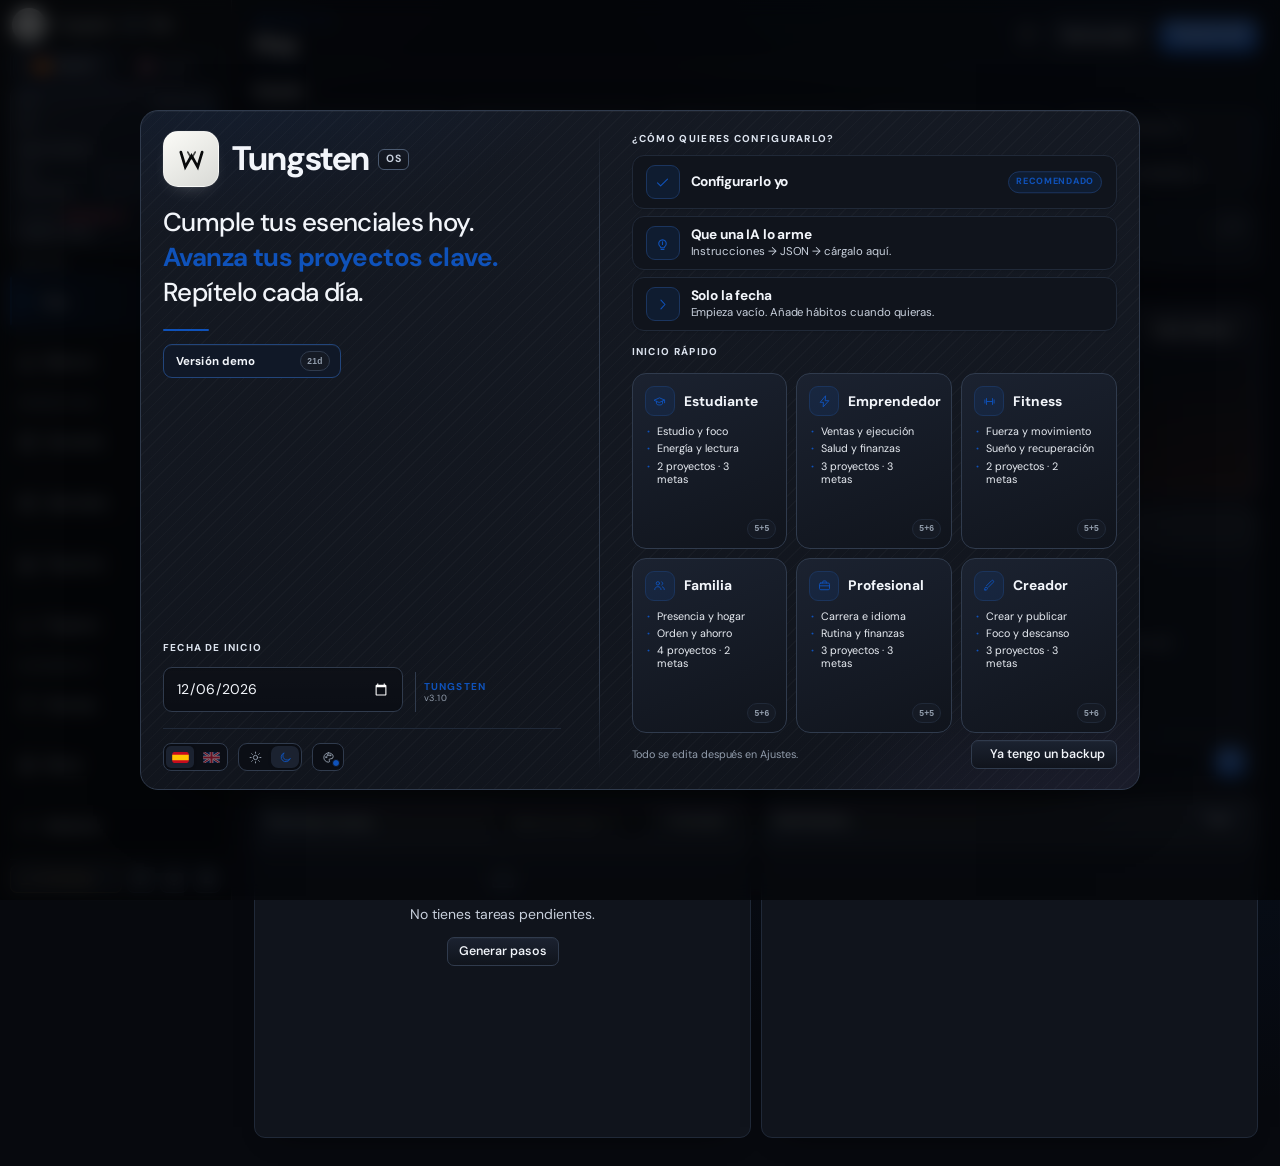
==== demo.html @ d6c9a75b "Add demo option to onboarding flow" ====
<!doctype html>
<html lang="es">
<head>
  <meta charset="utf-8">
  <meta name="viewport" content="width=device-width,initial-scale=1">
  <meta name="robots" content="noindex,nofollow">
  <title>Tungsten · Demo</title>
  <style>
    html,body{height:100%;margin:0;background:#0e1117;color:#e9edf3;font-family:system-ui,-apple-system,BlinkMacSystemFont,"Segoe UI",sans-serif}
    body{display:grid;place-items:center}
    .boot{max-width:520px;padding:28px;text-align:center}
    .boot b{display:block;font-size:18px;margin-bottom:8px}
    .boot span{color:#9aa4b2;font-size:14px;line-height:1.5}
    .err{color:#ff8f8f;white-space:pre-wrap}
  </style>
</head>
<body>
  <div class="boot" id="boot"><b>Tungsten · Demo</b><span>Abriendo un espacio de demostración aislado…</span></div>
  <script>
  (async function(){
    'use strict';
    const PREFIX='tungsten-demo-v2-';
    const FIXTURE_GZIP_B64='H4sIANd0fGoC/71dS3PbyLX+KyjeZWQV36SclSzbd6ZiZxxLmVRu4lI1gSbVMoCm8eBYnvKP8XIWXqSyuFVZXv2xex7d6G4SoCiN7EoqMUgIOH3e5zunm7/2lrrIRNV72qvqfFVWMn+yEPH7et076m1kUSqd955Ojnpivfbv0eWTWBcSbpIf17qoZHKKzxj2h9Mn/fmTwfBiMHrah//2j/v9/v/AfWUlKtl7+muvjK9kJn62zx5M6buiek7fm0fMngxH8EdxXRQyD7/Cp+Pz3qs0LfGBSx1r/P9UbmTaezo86q0LvSpkCd8OjudwKcV7+Pwz/CsVuRRF990z/+5MAwe67u0fj/17V6KsdNn94Kl/s8pXqfRvHgQ3jx0ZA7g7lXFVF6Lr9uHgeOTfvqxl8anz7kH/+MS/u6xlrjsf3T8e+DfHOlZ5wL7w2aPjYUCJyFSq9pESrDNRolB6z8Mn7u7PRgGeyyV8949fe+/lDWgIqQIIo0BlzUBzUEMVqkdvodMKNUqnGhbQ+6/+y8nw2Sl8kosMleuiEAtxrSN447LOE3xMIssYvjmXJTxJRJnKa5BxVKo8AuUvpD6K4itRRbmKKpne/rbUuT7ufT6y1FhtaycoTnX8XuU+Tacj/I+j6Q0/IJJplNx+FY4kWLbKVRFVwBugWOlCJQK+iwS8oYwSGclsLT+JwieH1dkSE4OarHVDzS8ife+TMhzOnw2HjpQzkCWIPhr1kQ8ec0QKdIgoNt/[base64]/QE5IEAWypEYHDEDpAQv+YIFF2DCpW12Ej4i8rYKtzQ6JlPHDu1DtoWMvHJmp3Nn50OHFnPSSei2R9IVT2FeoMkrIBHdS6iXEMUA+ll61SCa0iQNnn7r8D8rbe0dGyATGf9WyJ6+exkODrz7I3/GDUhFqXwyZBrgQovUjCpHPQa6QFKFOsN3h0IyjjhVirqEpQvIGM8Gz6bel5RgSMhNSVLym6/+jb2V3qzr8E6KkSFTpR8piR9yuq0UqBRMqDLePt2BV7LwC+On/X7c091wJgKtQApTUIVfi6vBcmnjNLbr+A6wVnrBWixtXx23UhwpYpUI780KFNE1EVrWSzBrpDMdxB29YpCtJeQwFXSlqWwGoBePf2HDUHO9zdu1zooZ7tOQ1hj4a3gtTAz6J0W4DU/1Le/NbR/ADVWEiITuINyrfMEVLHScCmiVEQb+ek4egUL3gkJGRjxTZ2IAmSIiusYgH+Xidt/iZw0Z10XmgLaMVKrBWZXPfgnvoSDbEWKma1R/eRHyAPZTlEfkUyJYqk0izUBj9F7WhW1RJlX5Kst2Rw90WqAApGADMmJkwq1/ukbiB3wZ4pNTa8rncmqMCGR7l4CuRLFhoSfsUDAaSHd8CFIIkfx2GRxcNwfedkgX5p0jy9sPsdXTQrGl00exJcmh8ILTEwa3Ri3Kcz4/grTBCWnOdbDGSvyFAdsgJUmlimGGZQscBmcumhCMXy7SDUoFLlYeH90AxkM+L2c/1Tkt19SVSovn4C/LmSdo4SO/1n8M/+//933H7yDMgZ4HujgusaQCE8RaYYOXf8RwmC6uf1KjiWT1xqEKxaQsLAupWSRidyriC/yDSweDJzqD4ruEEjIQlp1yCrusqhBjW4iCCW5CO+8h/pMQ/WZ+uozDdRn6vJ9vvKVaeprz9TlwHgV6NKkTZcmd+rSrg41gds5HxsiPC16BUJIa2Awug/I7RYgeNQMfDJFO5v2oSUXR5EoQZioUFcqlhSRShPE4Y7KBabozxpjOgSTiIlMIIkGv6sjfEBZL1WsMBLslfxbuVEluyBwGpV1JKAy17IS7cLHJXAmvVQpZBOkjZDNPdyBnIQacBII/SQQ+omryvjKdyAnXqGEl4HYp21in/6emNPtOfax/JXYoK3dfllAsCg77CtfqiITxVZKAIxWnBS3/tlziBqiWOGfYVACBQCdAHEuIPtKH2qeg2EgHLxszBMvnKTwyjNIvGwMEi+cQQ6GgWRmbZKZbUvmfl591yRbMoMf9A1GcTK0aqtoPY5eUNa+qSXk8NZxo+WBw4MUqxTXmB2AjyQrK48iTNN8082wSilBhKXAGz9gVkv/ApPJgWQ0bZWhy8XQcGAo4LzM5KgQWCrj523ygbYPfuZDrSpwM/gKSCB1XK9ZhfY6gx+43JQF6k2rhr1KBWolFvDw2vXtl/tqla9JE1+TJoEmTXybxytfryaB0eOlZ/R46bRuEujZvE3P5vf3AI3fd+p2PxdwbuqOQsYqTkGRWpltojK4izzmoFyJRYraIyA9Ne/tjM3XYtEklJhx6PWDI/RgHrqAuS+4eSC4ue+e8coX3DzwAfNANidtsjnpkE23AzjI7F9kaxlDOoUlTGEDoCkNvOwNrGENpgkuFGTHKRtBCGjga013EyHH0WtjfBcG03W5nlgUih7Oefpe83sj0HUr+FMQQNUq3NMV+Bu4KcMX5CpD12Nj9gLi/YND8HDgyRQvnEzxyhkjXnnWh5ee9eFlY33DgS/hUb9FwqP+74m/[base64]/6u0KnD3+PWXV7zv2lRCmLDaFpXJkySgyZSr7aX0YWciVSkltcI83gTXX5YFcWohE+GBFgESEUMQrcmA9EjAJuD9u4PTyY27ulY2NYO7z+M6JTBMlDLPKwdzQXnZHjvzGIBEOoVb2RFJxAi4E/[base64]/W1Lh+sOCGqNfJRrVGAao1CHAsvPW+Pl75nmgbKM25Tnm8Ni+4FN0BlKLRCRBcMp6dYwCQygJjDHIszcGx01GuQcWUQJV1WD7fbEFLCS8f+AF8aBfgSXvnCOPEN9ySw6ZNAEpM2SdwDVGzBEnciAvYk1gqqA/h/YJMAzwaZVQmJV+nBhgthUOtCVRnGiJjRYyxT0DFLymaLulI5d3EgdfokCvgMEzb24gnkQeV9AGrTYksYsNzITxgbEnkNHiWhmMUpAZZRJQIqEI8O6YyAxNAJlHc0QQwcY0xd5ZleoMEU6uGY5DiEvcYB0oVXztfjlWexYx/3Gg8DLZm2acn0UezVZW27FvuzVDQ2YKYuHIyIeJai1ldJHg+LWtKt2y8QHaj2zW6/sNRSzNZJw6hLChEduQ3VEX3GVbPGJrf4hH94h3wtwNnWgPKFzJhUrNeKW8NyVRc8C+H6Mgc4iV97KsERicvyAyKhlapS6skS1eiw6qJE7O/2S1ypmBzQ+V9eubEpHLGBP4PlSvNvCCcVTw+YQuNzux5NQj3yQa9xAHqNA9BrHIJe4xDlwkvnisaTQMlmbUo2e5RCe49zQizVuKCEkEfbF0tVtlbazEA0KMpxdJpibxWyR/zWw04TucCcAJIPeFOq/+i6XuifMGMpRGb0EjKOpAaJbXQzkrJX7y4goSiXEjEZwb0uyKaXmjAeHPSRIF+gSOzpnC4FcYXet1IZ+GL14Cg1DoG1sQ+sjQNgbRxCaeMAZ8Mr3wHNfQc0D3Rj3qYb88eECA5FYYyHT+CdyPRK7k0OljK+IgdwJ/[base64]/otUh/0H8XUnBvuhg9w+Ip6QZzPXZM6YNsZ3N7tl0qlLPOmr3UwCHCK/QgQAw0yQbaw1ChMwxScmMGcsoEANCQIOUl9w0kIgTuogNTZ1ofNJ5QxT2+O+juv6+iE4lAEZrpqQf2S1yAH/eBkcBLCehMf1psEsN4kgPUmIaw3CYG8SYDy4ZVTpQDjG7RhfIPBo0T0Pa7kGXzgZr1yGqYs1zjVFWPW9bRpmXLuR/MH/nDhjW1TGlT4Cm4TOXsZmrYyE8k6ysG9lDiRhGmAKkoDIZX7k0i/GWme3aEM2DLFBhi7Dh60YNjiof4jrO794j6o7cPSfup7krCu94dXghJ/0IY4DoaP7Ea6i/0XDiGisoArBuSdPo4w56t0LMi/FGaGVDaoXQkqsBE4UsrDw/ntfyDD0ofCQ9QlNVNUVyAzLC4k1b45xiByZmKleXblj6CkoD6UfiLO+QkKlEQbfDSuaeocBU/NeuzVA2UuTKKCA5U4oEO3HgIvCRyGhb+lQuaOQamFzqAiTW2bwQyRbfmj1gE9yp5xmitButL2P7H9ZMcOzGuZaQ/W8BD5...';
    const q=new URLSearchParams(location.search);
    const forceReset=q.get('reset')==='1';

    function clearDemoNamespace(){
      const keys=[];
      for(let i=0;i<localStorage.length;i++){
        const k=localStorage.key(i);
        if(k&&k.startsWith(PREFIX)) keys.push(k);
      }
      keys.forEach(k=>localStorage.removeItem(k));
    }

    function injectDemoUI(app){
      const styleMarker='</style>';
      const demoCss=`
/* Demo launcher · isolated onboarding entry. */
.modal.wiz.is-home .wiz-demo-launch{
  align-self:flex-start;min-width:178px;height:34px;margin-top:-5px;padding:0 10px 0 12px;
  display:inline-flex;align-items:center;justify-content:space-between;gap:14px;
  border:1px solid color-mix(in srgb,var(--hot) 42%,var(--line2));border-radius:9px;
  background:color-mix(in srgb,var(--hot) 7%,var(--panel));color:var(--txt);
  font:700 11.5px/1 var(--sans);letter-spacing:.01em;cursor:pointer;
  box-shadow:inset 0 1px 0 rgba(255,255,255,.035);
  transition:border-color .15s var(--ease),background .15s var(--ease),transform .15s var(--ease),opacity .15s var(--ease);
}
.modal.wiz.is-home .wiz-demo-launch:hover{border-color:var(--hot);background:var(--hotbg);transform:translateY(-1px)}
.modal.wiz.is-home .wiz-demo-launch:disabled{opacity:.58;cursor:wait;transform:none}
.modal.wiz.is-home .wiz-demo-meta{
  display:inline-flex;align-items:center;justify-content:center;min-width:30px;height:20px;padding:0 6px;
  border:1px solid var(--line2);border-radius:999px;background:var(--panel2);color:var(--faint);
  font:700 8.5px/1 var(--mono);letter-spacing:.04em;
}
@media(max-width:820px){.modal.wiz.is-home .wiz-demo-launch{margin-top:-3px}}
`;
      if(!app.includes(styleMarker)) throw new Error('No se encontró el bloque de estilos de Tungsten.');
      app=app.replace(styleMarker,demoCss+styleMarker);

      const markupMarker=`            '<span class="wiz-rule" aria-hidden="true"></span>' +`;
      const demoMarkup=`            '<span class="wiz-rule" aria-hidden="true"></span>' +\n            '<button type="button" class="wiz-demo-launch" data-act="demoLoad21" title="' + esc(tr('Load the populated 21-day example','Cargar el ejemplo poblado de 21 días')) + '">' +\n              '<span class="wiz-demo-label">' + tr('Demo version','Versión demo') + '</span>' +\n              '<span class="wiz-demo-meta">21d</span></button>' +`;
      if(!app.includes(markupMarker)) throw new Error('La portada de onboarding cambió; no se pudo colocar el botón demo de forma segura.');
      app=app.replace(markupMarker,demoMarkup);

      const actionMarker='  openImport: openImport,\n';
      const demoAction=`  openImport: openImport,\n  demoLoad21: async function (el) {\n    const previous = el ? el.innerHTML : '';\n    if (el) { el.disabled = true; el.setAttribute('aria-busy','true'); }\n    try {\n      const raw = Uint8Array.from(atob(window.__TUNGSTEN_DEMO_FIXTURE_GZIP_B64 || ''), function(c){ return c.charCodeAt(0); });\n      const stream = new Blob([raw]).stream().pipeThrough(new DecompressionStream('gzip'));\n      const text = await new Response(stream).text();\n      const parsed = parseImportText(text);\n      if (!parsed.ok) throw new Error(parsed.error);\n      const analyzed = analyzeImport(parsed.data, 'replace_all');\n      if (!analyzed.ok) throw new Error(analyzed.error);\n      if (analyzed.kind !== 'state') throw new Error('The demo fixture must be a full Tungsten backup.');\n      applyAnalysis(analyzed);\n    } catch (e) {\n      console.error('[Tungsten demo]', e);\n      if (el) { el.disabled = false; el.removeAttribute('aria-busy'); el.innerHTML = previous; }\n      toast(tr('Could not load the demo example.','No se pudo cargar el ejemplo demo.'), 'err');\n    }\n  },\n`;
      if(!app.includes(actionMarker)) throw new Error('El mapa de acciones de Tungsten cambió; no se pudo conectar el botón demo de forma segura.');
      return app.replace(actionMarker,demoAction);
    }

    async function boot(){
      if(forceReset){
        clearDemoNamespace();
        history.replaceState(null,'',location.pathname);
      }

      const response=await fetch('./index.html',{cache:'no-store'});
      if(!response.ok) throw new Error('No se pudo cargar index.html ('+response.status+').');
      let app=await response.text();
      const coreMarker='tungsten-core-';
      if(!app.includes(coreMarker)) throw new Error('La versión actual de Tungsten ya no usa el namespace esperado; revisa demo.html antes de publicarlo.');
      app=app.split(coreMarker).join(PREFIX);
      app=injectDemoUI(app);

      window.__TUNGSTEN_DEMO_FIXTURE_GZIP_B64=FIXTURE_GZIP_B64;
      document.open();
      document.write(app);
      document.close();
    }

    try{ await boot(); }catch(err){
      console.error(err);
      const el=document.getElementById('boot');
      if(el) el.innerHTML='<b>No se pudo abrir la demo</b><span class="err"></span>';
      const msg=document.querySelector('.err');
      if(msg) msg.textContent=String(err&&err.message||err);
    }
  })();
  </script>
</body>
</html>
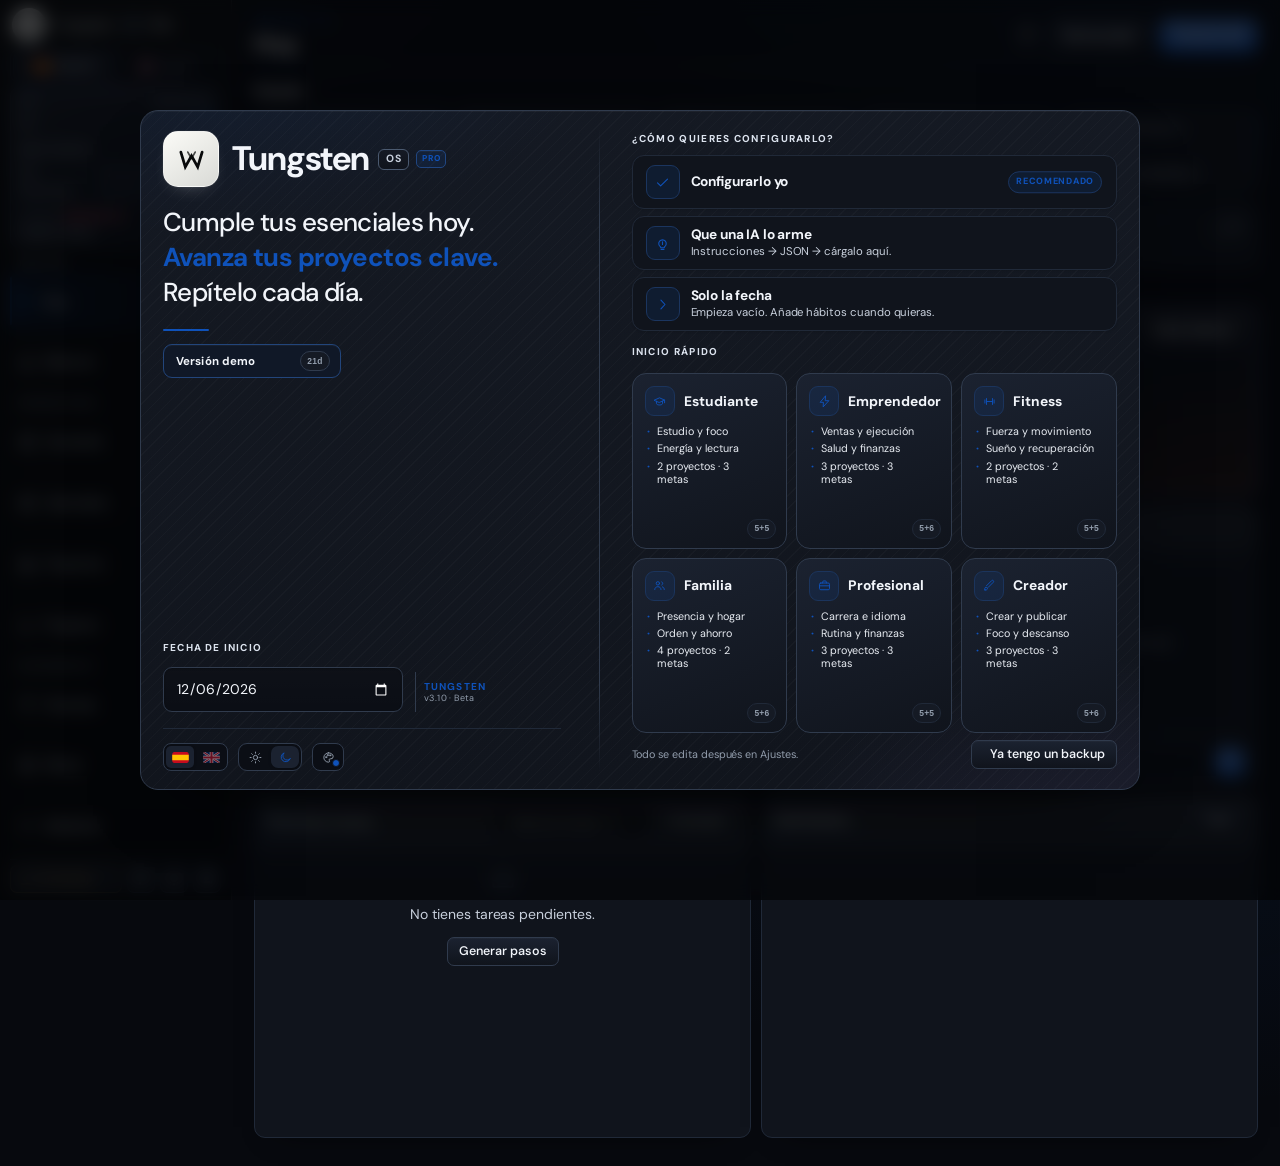
==== commit e9980585: "Persist demo entry after reset and add beta pro branding" ====
--- a/demo.html
+++ b/demo.html
@@ -7,96 +7,26 @@
   <title>Tungsten · Demo</title>
   <style>
     html,body{height:100%;margin:0;background:#0e1117;color:#e9edf3;font-family:system-ui,-apple-system,BlinkMacSystemFont,"Segoe UI",sans-serif}
-    body{display:grid;place-items:center}
-    .boot{max-width:520px;padding:28px;text-align:center}
-    .boot b{display:block;font-size:18px;margin-bottom:8px}
-    .boot span{color:#9aa4b2;font-size:14px;line-height:1.5}
-    .err{color:#ff8f8f;white-space:pre-wrap}
+    body{display:grid;place-items:center}.boot{max-width:520px;padding:28px;text-align:center}.boot b{display:block;font-size:18px;margin-bottom:8px}.boot span{color:#9aa4b2;font-size:14px;line-height:1.5}.err{color:#ff8f8f;white-space:pre-wrap}
   </style>
 </head>
 <body>
-  <div class="boot" id="boot"><b>Tungsten · Demo</b><span>Abriendo un espacio de demostración aislado…</span></div>
-  <script>
-  (async function(){
-    'use strict';
-    const PREFIX='tungsten-demo-v2-';
-    const FIXTURE_GZIP_B64='H4sIANd0fGoC/71dS3PbyLX+KyjeZWQV36SclSzbd6ZiZxxLmVRu4lI1gSbVMoCm8eBYnvKP8XIWXqSyuFVZXv2xex7d6G4SoCiN7EoqMUgIOH3e5zunm7/2lrrIRNV72qvqfFVWMn+yEPH7et076m1kUSqd955Ojnpivfbv0eWTWBcSbpIf17qoZHKKzxj2h9Mn/fmTwfBiMHrah//2j/v9/v/AfWUlKtl7+muvjK9kJn62zx5M6buiek7fm0fMngxH8EdxXRQyD7/Cp+Pz3qs0LfGBSx1r/P9UbmTaezo86q0LvSpkCd8OjudwKcV7+Pwz/CsVuRRF990z/+5MAwe67u0fj/17V6KsdNn94Kl/s8pXqfRvHgQ3jx0ZA7g7lXFVF6Lr9uHgeOTfvqxl8anz7kH/+MS/u6xlrjsf3T8e+DfHOlZ5wL7w2aPjYUCJyFSq9pESrDNRolB6z8Mn7u7PRgGeyyV8949fe+/lDWgIqQIIo0BlzUBzUEMVqkdvodMKNUqnGhbQ+6/+y8nw2Sl8kosMleuiEAtxrSN447LOE3xMIssYvjmXJTxJRJnKa5BxVKo8AuUvpD6K4itRRbmKKpne/rbUuT7ufT6y1FhtaycoTnX8XuU+Tacj/I+j6Q0/IJJplNx+FY4kWLbKVRFVwBugWOlCJQK+iwS8oYwSGclsLT+JwieH1dkSE4OarHVDzS8ife+TMhzOnw2HjpQzkCWIPhr1kQ8ec0QKdIgoNt/[base64]/QE5IEAWypEYHDEDpAQv+YIFF2DCpW12Ej4i8rYKtzQ6JlPHDu1DtoWMvHJmp3Nn50OHFnPSSei2R9IVT2FeoMkrIBHdS6iXEMUA+ll61SCa0iQNnn7r8D8rbe0dGyATGf9WyJ6+exkODrz7I3/GDUhFqXwyZBrgQovUjCpHPQa6QFKFOsN3h0IyjjhVirqEpQvIGM8Gz6bel5RgSMhNSVLym6/+jb2V3qzr8E6KkSFTpR8piR9yuq0UqBRMqDLePt2BV7LwC+On/X7c091wJgKtQApTUIVfi6vBcmnjNLbr+A6wVnrBWixtXx23UhwpYpUI780KFNE1EVrWSzBrpDMdxB29YpCtJeQwFXSlqWwGoBePf2HDUHO9zdu1zooZ7tOQ1hj4a3gtTAz6J0W4DU/1Le/NbR/ADVWEiITuINyrfMEVLHScCmiVEQb+ek4egUL3gkJGRjxTZ2IAmSIiusYgH+Xidt/iZw0Z10XmgLaMVKrBWZXPfgnvoSDbEWKma1R/eRHyAPZTlEfkUyJYqk0izUBj9F7WhW1RJlX5Kst2Rw90WqAApGADMmJkwq1/ukbiB3wZ4pNTa8rncmqMCGR7l4CuRLFhoSfsUDAaSHd8CFIIkfx2GRxcNwfedkgX5p0jy9sPsdXTQrGl00exJcmh8ILTEwa3Ri3Kcz4/grTBCWnOdbDGSvyFAdsgJUmlimGGZQscBmcumhCMXy7SDUoFLlYeH90AxkM+L2c/1Tkt19SVSovn4C/LmSdo4SO/1n8M/+//933H7yDMgZ4HujgusaQCE8RaYYOXf8RwmC6uf1KjiWT1xqEKxaQsLAupWSRidyriC/yDSweDJzqD4ruEEjIQlp1yCrusqhBjW4iCCW5CO+8h/pMQ/WZ+uozDdRn6vJ9vvKVaeprz9TlwHgV6NKkTZcmd+rSrg41gds5HxsiPC16BUJIa2Awug/I7RYgeNQMfDJFO5v2oSUXR5EoQZioUFcqlhSRShPE4Y7KBabozxpjOgSTiIlMIIkGv6sjfEBZL1WsMBLslfxbuVEluyBwGpV1JKAy17IS7cLHJXAmvVQpZBOkjZDNPdyBnIQacBII/SQQ+omryvjKdyAnXqGEl4HYp21in/6emNPtOfax/JXYoK3dfllAsCg77CtfqiITxVZKAIxWnBS3/tlziBqiWOGfYVACBQCdAHEuIPtKH2qeg2EgHLxszBMvnKTwyjNIvGwMEi+cQQ6GgWRmbZKZbUvmfl591yRbMoMf9A1GcTK0aqtoPY5eUNa+qSXk8NZxo+WBw4MUqxTXmB2AjyQrK48iTNN8082wSilBhKXAGz9gVkv/ApPJgWQ0bZWhy8XQcGAo4LzM5KgQWCrj523ygbYPfuZDrSpwM/gKSCB1XK9ZhfY6gx+43JQF6k2rhr1KBWolFvDw2vXtl/tqla9JE1+TJoEmTXybxytfryaB0eOlZ/R46bRuEujZvE3P5vf3AI3fd+p2PxdwbuqOQsYqTkGRWpltojK4izzmoFyJRYraIyA9Ne/tjM3XYtEklJhx6PWDI/RgHrqAuS+4eSC4ue+e8coX3DzwAfNANidtsjnpkE23AzjI7F9kaxlDOoUlTGEDoCkNvOwNrGENpgkuFGTHKRtBCGjga013EyHH0WtjfBcG03W5nlgUih7Oefpe83sj0HUr+FMQQNUq3NMV+Bu4KcMX5CpD12Nj9gLi/YND8HDgyRQvnEzxyhkjXnnWh5ee9eFlY33DgS/hUb9FwqP+74m/[base64]/6u0KnD3+PWXV7zv2lRCmLDaFpXJkySgyZSr7aX0YWciVSkltcI83gTXX5YFcWohE+GBFgESEUMQrcmA9EjAJuD9u4PTyY27ulY2NYO7z+M6JTBMlDLPKwdzQXnZHjvzGIBEOoVb2RFJxAi4E/[base64]/W1Lh+sOCGqNfJRrVGAao1CHAsvPW+Pl75nmgbKM25Tnm8Ni+4FN0BlKLRCRBcMp6dYwCQygJjDHIszcGx01GuQcWUQJV1WD7fbEFLCS8f+AF8aBfgSXvnCOPEN9ySw6ZNAEpM2SdwDVGzBEnciAvYk1gqqA/h/YJMAzwaZVQmJV+nBhgthUOtCVRnGiJjRYyxT0DFLymaLulI5d3EgdfokCvgMEzb24gnkQeV9AGrTYksYsNzITxgbEnkNHiWhmMUpAZZRJQIqEI8O6YyAxNAJlHc0QQwcY0xd5ZleoMEU6uGY5DiEvcYB0oVXztfjlWexYx/3Gg8DLZm2acn0UezVZW27FvuzVDQ2YKYuHIyIeJai1ldJHg+LWtKt2y8QHaj2zW6/sNRSzNZJw6hLChEduQ3VEX3GVbPGJrf4hH94h3wtwNnWgPKFzJhUrNeKW8NyVRc8C+H6Mgc4iV97KsERicvyAyKhlapS6skS1eiw6qJE7O/2S1ypmBzQ+V9eubEpHLGBP4PlSvNvCCcVTw+YQuNzux5NQj3yQa9xAHqNA9BrHIJe4xDlwkvnisaTQMlmbUo2e5RCe49zQizVuKCEkEfbF0tVtlbazEA0KMpxdJpibxWyR/zWw04TucCcAJIPeFOq/+i6XuifMGMpRGb0EjKOpAaJbXQzkrJX7y4goSiXEjEZwb0uyKaXmjAeHPSRIF+gSOzpnC4FcYXet1IZ+GL14Cg1DoG1sQ+sjQNgbRxCaeMAZ8Mr3wHNfQc0D3Rj3qYb88eECA5FYYyHT+CdyPRK7k0OljK+IgdwJ/[base64]/otUh/0H8XUnBvuhg9w+Ip6QZzPXZM6YNsZ3N7tl0qlLPOmr3UwCHCK/QgQAw0yQbaw1ChMwxScmMGcsoEANCQIOUl9w0kIgTuogNTZ1ofNJ5QxT2+O+juv6+iE4lAEZrpqQf2S1yAH/eBkcBLCehMf1psEsN4kgPUmIaw3CYG8SYDy4ZVTpQDjG7RhfIPBo0T0Pa7kGXzgZr1yGqYs1zjVFWPW9bRpmXLuR/MH/nDhjW1TGlT4Cm4TOXsZmrYyE8k6ysG9lDiRhGmAKkoDIZX7k0i/GWme3aEM2DLFBhi7Dh60YNjiof4jrO794j6o7cPSfup7krCu94dXghJ/0IY4DoaP7Ea6i/0XDiGisoArBuSdPo4w56t0LMi/FGaGVDaoXQkqsBE4UsrDw/ntfyDD0ofCQ9QlNVNUVyAzLC4k1b45xiByZmKleXblj6CkoD6UfiLO+QkKlEQbfDSuaeocBU/NeuzVA2UuTKKCA5U4oEO3HgIvCRyGhb+lQuaOQamFzqAiTW2bwQyRbfmj1gE9yp5xmitButL2P7H9ZMcOzGuZaQ/W8BD5...';
-    const q=new URLSearchParams(location.search);
-    const forceReset=q.get('reset')==='1';
-
-    function clearDemoNamespace(){
-      const keys=[];
-      for(let i=0;i<localStorage.length;i++){
-        const k=localStorage.key(i);
-        if(k&&k.startsWith(PREFIX)) keys.push(k);
-      }
-      keys.forEach(k=>localStorage.removeItem(k));
-    }
-
-    function injectDemoUI(app){
-      const styleMarker='</style>';
-      const demoCss=`
-/* Demo launcher · isolated onboarding entry. */
-.modal.wiz.is-home .wiz-demo-launch{
-  align-self:flex-start;min-width:178px;height:34px;margin-top:-5px;padding:0 10px 0 12px;
-  display:inline-flex;align-items:center;justify-content:space-between;gap:14px;
-  border:1px solid color-mix(in srgb,var(--hot) 42%,var(--line2));border-radius:9px;
-  background:color-mix(in srgb,var(--hot) 7%,var(--panel));color:var(--txt);
-  font:700 11.5px/1 var(--sans);letter-spacing:.01em;cursor:pointer;
-  box-shadow:inset 0 1px 0 rgba(255,255,255,.035);
-  transition:border-color .15s var(--ease),background .15s var(--ease),transform .15s var(--ease),opacity .15s var(--ease);
-}
-.modal.wiz.is-home .wiz-demo-launch:hover{border-color:var(--hot);background:var(--hotbg);transform:translateY(-1px)}
-.modal.wiz.is-home .wiz-demo-launch:disabled{opacity:.58;cursor:wait;transform:none}
-.modal.wiz.is-home .wiz-demo-meta{
-  display:inline-flex;align-items:center;justify-content:center;min-width:30px;height:20px;padding:0 6px;
-  border:1px solid var(--line2);border-radius:999px;background:var(--panel2);color:var(--faint);
-  font:700 8.5px/1 var(--mono);letter-spacing:.04em;
-}
-@media(max-width:820px){.modal.wiz.is-home .wiz-demo-launch{margin-top:-3px}}
-`;
-      if(!app.includes(styleMarker)) throw new Error('No se encontró el bloque de estilos de Tungsten.');
-      app=app.replace(styleMarker,demoCss+styleMarker);
-
-      const markupMarker=`            '<span class="wiz-rule" aria-hidden="true"></span>' +`;
-      const demoMarkup=`            '<span class="wiz-rule" aria-hidden="true"></span>' +\n            '<button type="button" class="wiz-demo-launch" data-act="demoLoad21" title="' + esc(tr('Load the populated 21-day example','Cargar el ejemplo poblado de 21 días')) + '">' +\n              '<span class="wiz-demo-label">' + tr('Demo version','Versión demo') + '</span>' +\n              '<span class="wiz-demo-meta">21d</span></button>' +`;
-      if(!app.includes(markupMarker)) throw new Error('La portada de onboarding cambió; no se pudo colocar el botón demo de forma segura.');
-      app=app.replace(markupMarker,demoMarkup);
-
-      const actionMarker='  openImport: openImport,\n';
-      const demoAction=`  openImport: openImport,\n  demoLoad21: async function (el) {\n    const previous = el ? el.innerHTML : '';\n    if (el) { el.disabled = true; el.setAttribute('aria-busy','true'); }\n    try {\n      const raw = Uint8Array.from(atob(window.__TUNGSTEN_DEMO_FIXTURE_GZIP_B64 || ''), function(c){ return c.charCodeAt(0); });\n      const stream = new Blob([raw]).stream().pipeThrough(new DecompressionStream('gzip'));\n      const text = await new Response(stream).text();\n      const parsed = parseImportText(text);\n      if (!parsed.ok) throw new Error(parsed.error);\n      const analyzed = analyzeImport(parsed.data, 'replace_all');\n      if (!analyzed.ok) throw new Error(analyzed.error);\n      if (analyzed.kind !== 'state') throw new Error('The demo fixture must be a full Tungsten backup.');\n      applyAnalysis(analyzed);\n    } catch (e) {\n      console.error('[Tungsten demo]', e);\n      if (el) { el.disabled = false; el.removeAttribute('aria-busy'); el.innerHTML = previous; }\n      toast(tr('Could not load the demo example.','No se pudo cargar el ejemplo demo.'), 'err');\n    }\n  },\n`;
-      if(!app.includes(actionMarker)) throw new Error('El mapa de acciones de Tungsten cambió; no se pudo conectar el botón demo de forma segura.');
-      return app.replace(actionMarker,demoAction);
-    }
-
-    async function boot(){
-      if(forceReset){
-        clearDemoNamespace();
-        history.replaceState(null,'',location.pathname);
-      }
-
-      const response=await fetch('./index.html',{cache:'no-store'});
-      if(!response.ok) throw new Error('No se pudo cargar index.html ('+response.status+').');
-      let app=await response.text();
-      const coreMarker='tungsten-core-';
-      if(!app.includes(coreMarker)) throw new Error('La versión actual de Tungsten ya no usa el namespace esperado; revisa demo.html antes de publicarlo.');
-      app=app.split(coreMarker).join(PREFIX);
-      app=injectDemoUI(app);
-
-      window.__TUNGSTEN_DEMO_FIXTURE_GZIP_B64=FIXTURE_GZIP_B64;
-      document.open();
-      document.write(app);
-      document.close();
-    }
-
-    try{ await boot(); }catch(err){
-      console.error(err);
-      const el=document.getElementById('boot');
-      if(el) el.innerHTML='<b>No se pudo abrir la demo</b><span class="err"></span>';
-      const msg=document.querySelector('.err');
-      if(msg) msg.textContent=String(err&&err.message||err);
-    }
-  })();
-  </script>
-</body>
-</html>
+<div class="boot" id="boot"><b>Tungsten · Demo</b><span>Abriendo un espacio de demostración aislado…</span></div>
+<script src="./demo-fixture-1.js"></script><script src="./demo-fixture-2.js"></script><script src="./demo-fixture-3.js"></script><script src="./demo-fixture-4.js"></script>
+<script>
+(async function(){'use strict';
+const PREFIX='tungsten-demo-v2-',FIXTURE_GZIP_B64=window.__TUNGSTEN_DEMO_FIXTURE_GZIP_B64,q=new URLSearchParams(location.search),forceReset=q.get('reset')==='1';
+function clearDemoNamespace(){const keys=[];for(let i=0;i<localStorage.length;i++){const k=localStorage.key(i);if(k&&k.startsWith(PREFIX))keys.push(k)}keys.forEach(k=>localStorage.removeItem(k))}
+function injectDemoUI(app){
+const styleMarker='</style>',demoCss=`
+.modal.wiz.is-home .wiz-demo-launch{align-self:flex-start;min-width:178px;height:34px;margin-top:-5px;padding:0 10px 0 12px;display:inline-flex;align-items:center;justify-content:space-between;gap:14px;border:1px solid color-mix(in srgb,var(--hot) 42%,var(--line2));border-radius:9px;background:color-mix(in srgb,var(--hot) 7%,var(--panel));color:var(--txt);font:700 11.5px/1 var(--sans);letter-spacing:.01em;cursor:pointer;box-shadow:inset 0 1px 0 rgba(255,255,255,.035);transition:border-color .15s var(--ease),background .15s var(--ease),transform .15s var(--ease),opacity .15s var(--ease)}
+.modal.wiz.is-home .wiz-demo-launch:hover{border-color:var(--hot);background:var(--hotbg);transform:translateY(-1px)}.modal.wiz.is-home .wiz-demo-launch:disabled{opacity:.58;cursor:wait;transform:none}.modal.wiz.is-home .wiz-demo-meta{display:inline-flex;align-items:center;justify-content:center;min-width:30px;height:20px;padding:0 6px;border:1px solid var(--line2);border-radius:999px;background:var(--panel2);color:var(--faint);font:700 8.5px/1 var(--mono);letter-spacing:.04em}.modal.wiz.is-home .wiz-pro-badge{display:inline-flex;align-items:center;justify-content:center;height:18px;padding:0 5px;margin-left:-2px;border:1px solid color-mix(in srgb,var(--hot) 48%,var(--line2));border-radius:5px;background:var(--hotbg);color:var(--hot);font:800 8.5px/1 var(--sans);letter-spacing:.08em;font-style:normal;box-shadow:inset 0 1px 0 rgba(255,255,255,.035)}@media(max-width:820px){.modal.wiz.is-home .wiz-demo-launch{margin-top:-3px}}`;
+if(!app.includes(styleMarker))throw new Error('No se encontró el bloque de estilos de Tungsten.');app=app.replace(styleMarker,demoCss+styleMarker);
+const markupMarker=`            '<span class="wiz-rule" aria-hidden="true"></span>' +`,demoMarkup=`            '<span class="wiz-rule" aria-hidden="true"></span>' +\n            '<button type="button" class="wiz-demo-launch" data-act="demoLoad21" title="' + esc(tr('Load the populated 21-day example','Cargar el ejemplo poblado de 21 días')) + '">' +\n              '<span class="wiz-demo-label">' + tr('Demo version','Versión demo') + '</span>' +\n              '<span class="wiz-demo-meta">21d</span></button>' +`;if(!app.includes(markupMarker))throw new Error('La portada de onboarding cambió; no se pudo colocar el botón demo de forma segura.');app=app.replace(markupMarker,demoMarkup);
+const brandMarker='<div class="wm"><b>Tungsten</b><i>OS</i></div></div>',brandMarkup='<div class="wm"><b>Tungsten</b><i>OS</i><span class="wiz-pro-badge">PRO</span></div></div>';if(!app.includes(brandMarker))throw new Error('El lockup de Tungsten cambió; no se pudo colocar PRO de forma segura.');app=app.replace(brandMarker,brandMarkup);
+const versionMarker="<span class=\"wiz-version-block\"><b>Tungsten</b><small>v' + APP_VERSION + '</small></span>",versionMarkup="<span class=\"wiz-version-block\"><b>Tungsten</b><small>v' + APP_VERSION + ' · Beta</small></span>";if(!app.includes(versionMarker))throw new Error('El bloque de versión cambió; no se pudo colocar Beta de forma segura.');app=app.replace(versionMarker,versionMarkup);
+const resetMarker="        rebuildSkills([]);\n        ui.wiz = null;\n        location.reload();",demoReset="        rebuildSkills([]);\n        ui.wiz = null;\n        location.replace(location.pathname);";if(!app.includes(resetMarker))throw new Error('El flujo de Reset cambió; no se pudo preservar la entrada demo de forma segura.');app=app.replace(resetMarker,demoReset);
+const actionMarker='  openImport: openImport,\n',demoAction=`  openImport: openImport,\n  demoLoad21: async function (el) {\n    const previous = el ? el.innerHTML : ''; if (el) { el.disabled = true; el.setAttribute('aria-busy','true'); }\n    try { const raw=Uint8Array.from(atob('${FIXTURE_GZIP_B64}'),c=>c.charCodeAt(0)); const stream=new Blob([raw]).stream().pipeThrough(new DecompressionStream('gzip')); const text=await new Response(stream).text(); const parsed=parseImportText(text); if(!parsed.ok) throw new Error(parsed.error); const analyzed=analyzeImport(parsed.data,'replace_all'); if(!analyzed.ok) throw new Error(analyzed.error); if(analyzed.kind!=='state') throw new Error('The demo fixture must be a full Tungsten backup.'); applyAnalysis(analyzed); } catch(e) { console.error('[Tungsten demo]',e); if(el){el.disabled=false;el.removeAttribute('aria-busy');el.innerHTML=previous;} toast(tr('Could not load the demo example.','No se pudo cargar el ejemplo demo.'),'err'); }\n  },\n`;if(!app.includes(actionMarker))throw new Error('El mapa de acciones de Tungsten cambió; no se pudo conectar el botón demo de forma segura.');return app.replace(actionMarker,demoAction)}
+async function boot(){if(forceReset){clearDemoNamespace();history.replaceState(null,'',location.pathname)}const response=await fetch('./index.html',{cache:'no-store'});if(!response.ok)throw new Error('No se pudo cargar index.html ('+response.status+').');let app=await response.text();const coreMarker='tungsten-core-';if(!app.includes(coreMarker))throw new Error('La versión actual de Tungsten ya no usa el namespace esperado; revisa demo.html antes de publicarlo.');app=app.split(coreMarker).join(PREFIX);app=injectDemoUI(app);document.open();document.write(app);document.close()}
+try{await boot()}catch(err){console.error(err);const el=document.getElementById('boot');if(el)el.innerHTML='<b>No se pudo abrir la demo</b><span class="err"></span>';const msg=document.querySelector('.err');if(msg)msg.textContent=String(err&&err.message||err)}})();
+</script></body></html>
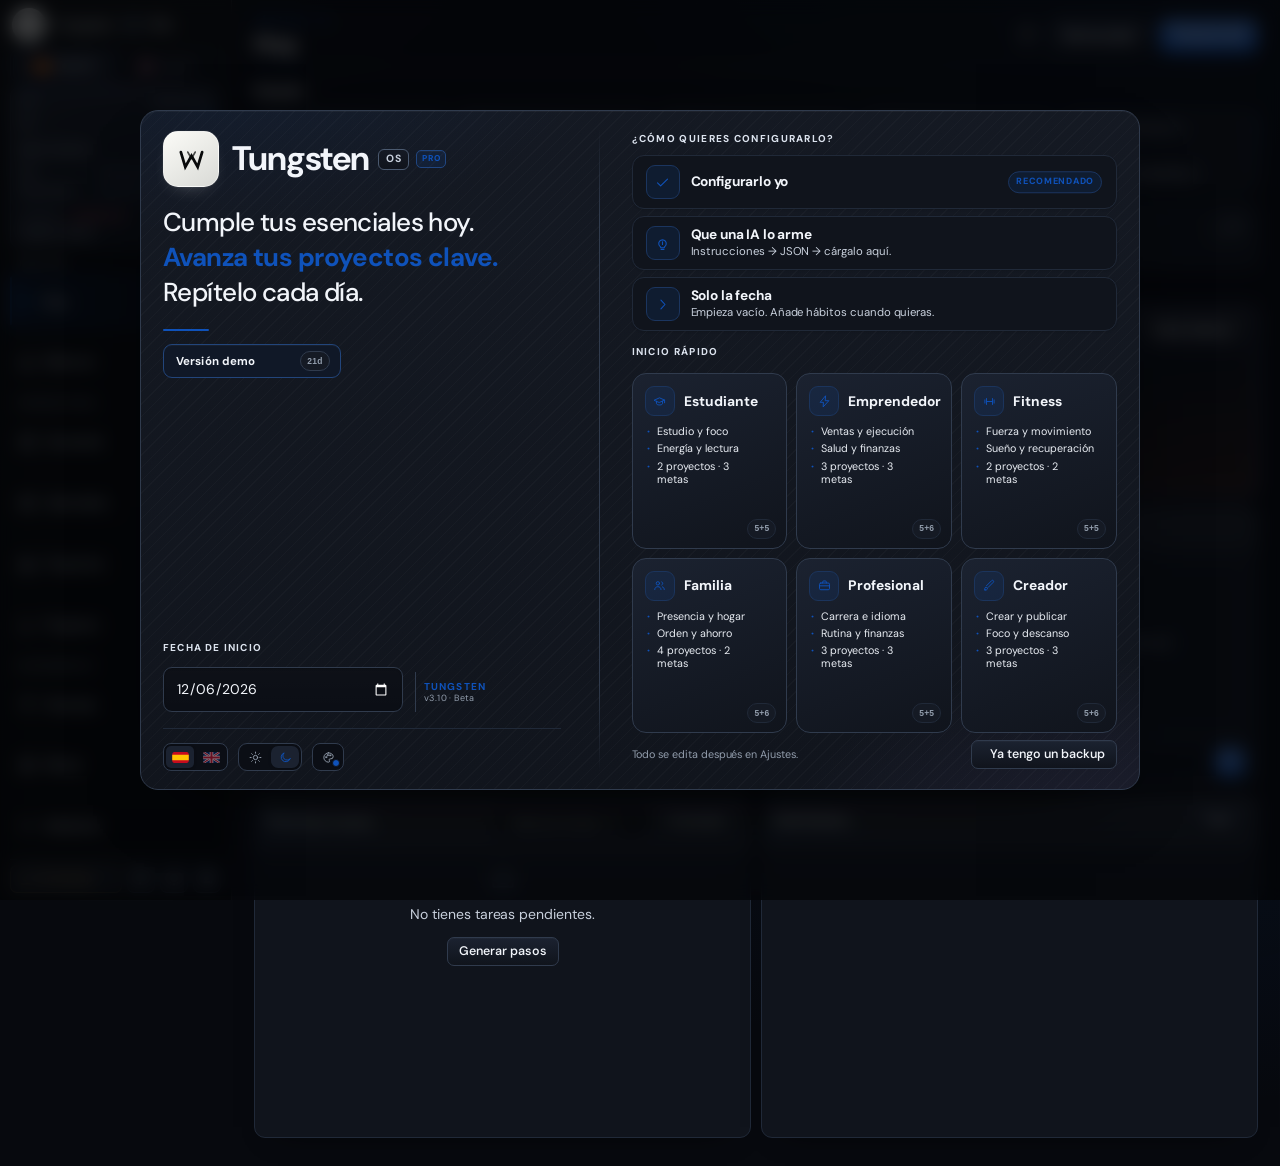
==== commit 35819432: "Add files via upload" ====
--- a/demo.html
+++ b/demo.html
@@ -13,6 +13,7 @@
 <body>
 <div class="boot" id="boot"><b>Tungsten · Demo</b><span>Abriendo un espacio de demostración aislado…</span></div>
 <script src="./demo-fixture-1.js"></script><script src="./demo-fixture-2.js"></script><script src="./demo-fixture-3.js"></script><script src="./demo-fixture-4.js"></script>
+<script src="./demo-core-patches.js"></script>
 <script>
 (async function(){'use strict';
 const PREFIX='tungsten-demo-v2-',FIXTURE_GZIP_B64=window.__TUNGSTEN_DEMO_FIXTURE_GZIP_B64,q=new URLSearchParams(location.search),forceReset=q.get('reset')==='1';
@@ -26,7 +27,7 @@
 const brandMarker='<div class="wm"><b>Tungsten</b><i>OS</i></div></div>',brandMarkup='<div class="wm"><b>Tungsten</b><i>OS</i><span class="wiz-pro-badge">PRO</span></div></div>';if(!app.includes(brandMarker))throw new Error('El lockup de Tungsten cambió; no se pudo colocar PRO de forma segura.');app=app.replace(brandMarker,brandMarkup);
 const versionMarker="<span class=\"wiz-version-block\"><b>Tungsten</b><small>v' + APP_VERSION + '</small></span>",versionMarkup="<span class=\"wiz-version-block\"><b>Tungsten</b><small>v' + APP_VERSION + ' · Beta</small></span>";if(!app.includes(versionMarker))throw new Error('El bloque de versión cambió; no se pudo colocar Beta de forma segura.');app=app.replace(versionMarker,versionMarkup);
 const resetMarker="        rebuildSkills([]);\n        ui.wiz = null;\n        location.reload();",demoReset="        rebuildSkills([]);\n        ui.wiz = null;\n        location.replace(location.pathname);";if(!app.includes(resetMarker))throw new Error('El flujo de Reset cambió; no se pudo preservar la entrada demo de forma segura.');app=app.replace(resetMarker,demoReset);
-const actionMarker='  openImport: openImport,\n',demoAction=`  openImport: openImport,\n  demoLoad21: async function (el) {\n    const previous = el ? el.innerHTML : ''; if (el) { el.disabled = true; el.setAttribute('aria-busy','true'); }\n    try { const raw=Uint8Array.from(atob('${FIXTURE_GZIP_B64}'),c=>c.charCodeAt(0)); const stream=new Blob([raw]).stream().pipeThrough(new DecompressionStream('gzip')); const text=await new Response(stream).text(); const parsed=parseImportText(text); if(!parsed.ok) throw new Error(parsed.error); const analyzed=analyzeImport(parsed.data,'replace_all'); if(!analyzed.ok) throw new Error(analyzed.error); if(analyzed.kind!=='state') throw new Error('The demo fixture must be a full Tungsten backup.'); applyAnalysis(analyzed); } catch(e) { console.error('[Tungsten demo]',e); if(el){el.disabled=false;el.removeAttribute('aria-busy');el.innerHTML=previous;} toast(tr('Could not load the demo example.','No se pudo cargar el ejemplo demo.'),'err'); }\n  },\n`;if(!app.includes(actionMarker))throw new Error('El mapa de acciones de Tungsten cambió; no se pudo conectar el botón demo de forma segura.');return app.replace(actionMarker,demoAction)}
-async function boot(){if(forceReset){clearDemoNamespace();history.replaceState(null,'',location.pathname)}const response=await fetch('./index.html',{cache:'no-store'});if(!response.ok)throw new Error('No se pudo cargar index.html ('+response.status+').');let app=await response.text();const coreMarker='tungsten-core-';if(!app.includes(coreMarker))throw new Error('La versión actual de Tungsten ya no usa el namespace esperado; revisa demo.html antes de publicarlo.');app=app.split(coreMarker).join(PREFIX);app=injectDemoUI(app);document.open();document.write(app);document.close()}
+const actionMarker='  openImport: openImport,\n',demoAction=`  openImport: openImport,\n  demoLoad21: async function (el) {\n    const previous = el ? el.innerHTML : ''; if (el) { el.disabled = true; el.setAttribute('aria-busy','true'); }\n    try { const raw=Uint8Array.from(atob('${FIXTURE_GZIP_B64}'),c=>c.charCodeAt(0)); const stream=new Blob([raw]).stream().pipeThrough(new DecompressionStream('gzip')); const text=await new Response(stream).text(); const parsed=parseImportText(text); if(!parsed.ok) throw new Error(parsed.error); const analyzed=analyzeImport(parsed.data,'replace_all'); if(!analyzed.ok) throw new Error(analyzed.error); if(analyzed.kind!=='state') throw new Error('The demo fixture must be a full Tungsten backup.'); applyAnalysis(analyzed); state.osMeta=state.osMeta||{}; state.osMeta.tipsOff=false; state.osMeta.tips={}; save(); setTimeout(function(){tipHide();tipMaybe(ui.view||'today',true);},700); } catch(e) { console.error('[Tungsten demo]',e); if(el){el.disabled=false;el.removeAttribute('aria-busy');el.innerHTML=previous;} toast(tr('Could not load the demo example.','No se pudo cargar el ejemplo demo.'),'err'); }\n  },\n`;if(!app.includes(actionMarker))throw new Error('El mapa de acciones de Tungsten cambió; no se pudo conectar el botón demo de forma segura.');return app.replace(actionMarker,demoAction)}
+async function boot(){if(forceReset){clearDemoNamespace();history.replaceState(null,'',location.pathname)}const response=await fetch('./index.html',{cache:'no-store'});if(!response.ok)throw new Error('No se pudo cargar index.html ('+response.status+').');let app=await response.text();const coreMarker='tungsten-core-';if(!app.includes(coreMarker))throw new Error('La versión actual de Tungsten ya no usa el namespace esperado; revisa demo.html antes de publicarlo.');app=app.split(coreMarker).join(PREFIX);if(typeof window.__TUNGSTEN_APPLY_DEMO_PATCHES!=='function')throw new Error('No se cargó demo-core-patches.js.');app=window.__TUNGSTEN_APPLY_DEMO_PATCHES(app);app=injectDemoUI(app);document.open();document.write(app);document.close()}
 try{await boot()}catch(err){console.error(err);const el=document.getElementById('boot');if(el)el.innerHTML='<b>No se pudo abrir la demo</b><span class="err"></span>';const msg=document.querySelector('.err');if(msg)msg.textContent=String(err&&err.message||err)}})();
 </script></body></html>
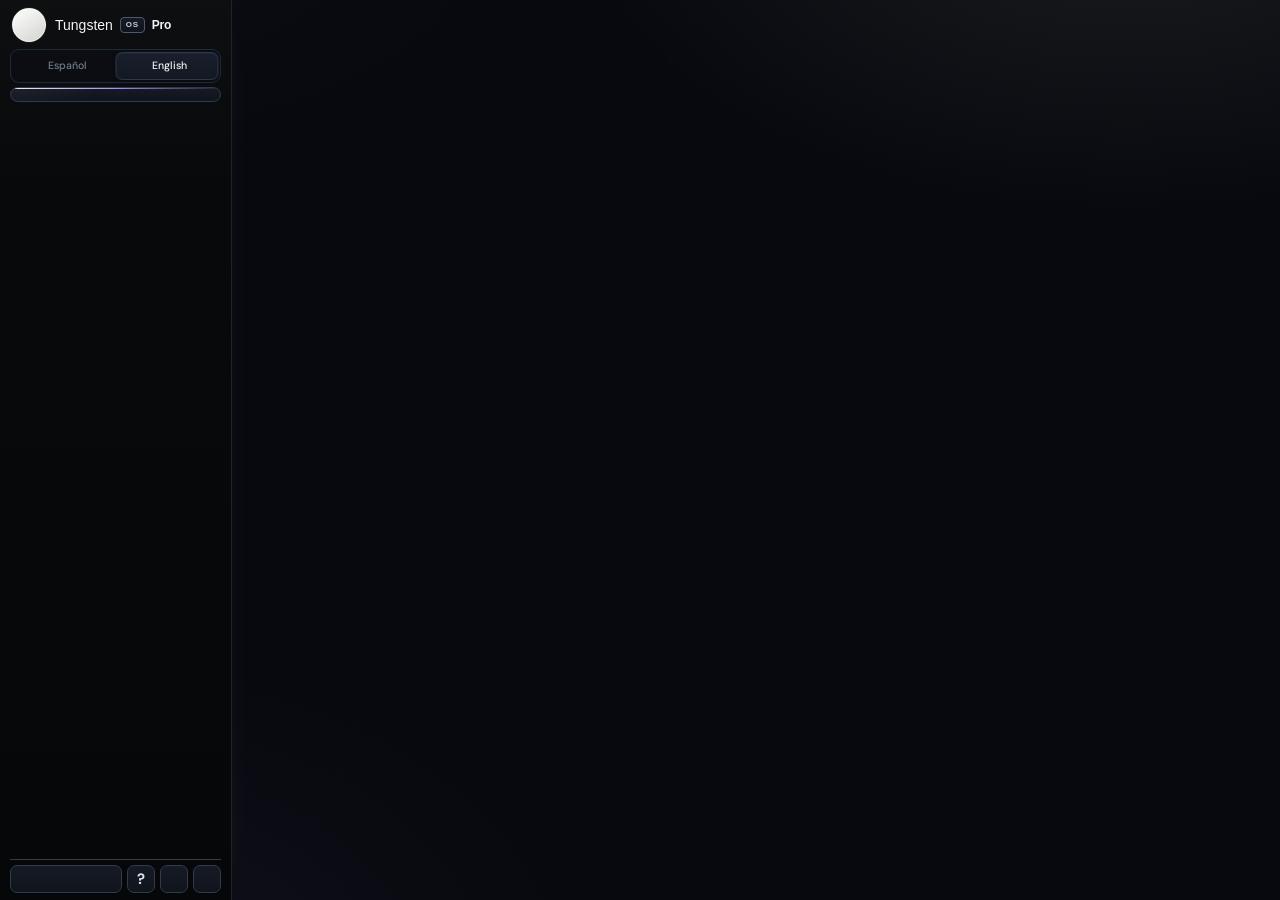
==== commit 62357b63: "Fix R2 demo patch loader escaping" ====
--- a/demo.html
+++ b/demo.html
@@ -13,11 +13,11 @@
 <body>
 <div class="boot" id="boot"><b>Tungsten · Demo</b><span>Abriendo un espacio de demostración aislado…</span></div>
 <script src="./demo-fixture-1.js"></script><script src="./demo-fixture-2.js"></script><script src="./demo-fixture-3.js"></script><script src="./demo-fixture-4.js"></script>
-<script src="./demo-core-patches.js"></script>
 <script>
 (async function(){'use strict';
 const PREFIX='tungsten-demo-v2-',FIXTURE_GZIP_B64=window.__TUNGSTEN_DEMO_FIXTURE_GZIP_B64,q=new URLSearchParams(location.search),forceReset=q.get('reset')==='1';
 function clearDemoNamespace(){const keys=[];for(let i=0;i<localStorage.length;i++){const k=localStorage.key(i);if(k&&k.startsWith(PREFIX))keys.push(k)}keys.forEach(k=>localStorage.removeItem(k))}
+async function loadCorePatch(){if(typeof window.__TUNGSTEN_APPLY_DEMO_PATCHES==='function')return;const response=await fetch('./demo-core-patches.js',{cache:'no-store'});if(!response.ok)throw new Error('No se pudo cargar demo-core-patches.js ('+response.status+').');let code=await response.text();if(code.includes("demo-targeted-2026-08-12-r2")){code=code.replace(/\\\\\\"/g,'\\"').replace('demo-targeted-2026-08-12-r2','demo-targeted-2026-08-12-r2-hotfix1');}try{(0,eval)(code)}catch(e){throw new Error('No se pudo inicializar demo-core-patches.js: '+String(e&&e.message||e));}if(typeof window.__TUNGSTEN_APPLY_DEMO_PATCHES!=='function')throw new Error('demo-core-patches.js no expuso el transformador esperado.')}
 function injectDemoUI(app){
 const styleMarker='</style>',demoCss=`
 .modal.wiz.is-home .wiz-demo-launch{align-self:flex-start;min-width:178px;height:34px;margin-top:-5px;padding:0 10px 0 12px;display:inline-flex;align-items:center;justify-content:space-between;gap:14px;border:1px solid color-mix(in srgb,var(--hot) 42%,var(--line2));border-radius:9px;background:color-mix(in srgb,var(--hot) 7%,var(--panel));color:var(--txt);font:700 11.5px/1 var(--sans);letter-spacing:.01em;cursor:pointer;box-shadow:inset 0 1px 0 rgba(255,255,255,.035);transition:border-color .15s var(--ease),background .15s var(--ease),transform .15s var(--ease),opacity .15s var(--ease)}
@@ -28,6 +28,6 @@
 const versionMarker="<span class=\"wiz-version-block\"><b>Tungsten</b><small>v' + APP_VERSION + '</small></span>",versionMarkup="<span class=\"wiz-version-block\"><b>Tungsten</b><small>v' + APP_VERSION + ' · Beta</small></span>";if(!app.includes(versionMarker))throw new Error('El bloque de versión cambió; no se pudo colocar Beta de forma segura.');app=app.replace(versionMarker,versionMarkup);
 const resetMarker="        rebuildSkills([]);\n        ui.wiz = null;\n        location.reload();",demoReset="        rebuildSkills([]);\n        ui.wiz = null;\n        location.replace(location.pathname);";if(!app.includes(resetMarker))throw new Error('El flujo de Reset cambió; no se pudo preservar la entrada demo de forma segura.');app=app.replace(resetMarker,demoReset);
 const actionMarker='  openImport: openImport,\n',demoAction=`  openImport: openImport,\n  demoLoad21: async function (el) {\n    const previous = el ? el.innerHTML : ''; if (el) { el.disabled = true; el.setAttribute('aria-busy','true'); }\n    try { const raw=Uint8Array.from(atob('${FIXTURE_GZIP_B64}'),c=>c.charCodeAt(0)); const stream=new Blob([raw]).stream().pipeThrough(new DecompressionStream('gzip')); const text=await new Response(stream).text(); const parsed=parseImportText(text); if(!parsed.ok) throw new Error(parsed.error); const analyzed=analyzeImport(parsed.data,'replace_all'); if(!analyzed.ok) throw new Error(analyzed.error); if(analyzed.kind!=='state') throw new Error('The demo fixture must be a full Tungsten backup.'); applyAnalysis(analyzed); state.osMeta=state.osMeta||{}; state.osMeta.tipsOff=false; state.osMeta.tips={}; save(); setTimeout(function(){tipHide();tipMaybe(ui.view||'today',true);},700); } catch(e) { console.error('[Tungsten demo]',e); if(el){el.disabled=false;el.removeAttribute('aria-busy');el.innerHTML=previous;} toast(tr('Could not load the demo example.','No se pudo cargar el ejemplo demo.'),'err'); }\n  },\n`;if(!app.includes(actionMarker))throw new Error('El mapa de acciones de Tungsten cambió; no se pudo conectar el botón demo de forma segura.');return app.replace(actionMarker,demoAction)}
-async function boot(){if(forceReset){clearDemoNamespace();history.replaceState(null,'',location.pathname)}const response=await fetch('./index.html',{cache:'no-store'});if(!response.ok)throw new Error('No se pudo cargar index.html ('+response.status+').');let app=await response.text();const coreMarker='tungsten-core-';if(!app.includes(coreMarker))throw new Error('La versión actual de Tungsten ya no usa el namespace esperado; revisa demo.html antes de publicarlo.');app=app.split(coreMarker).join(PREFIX);if(typeof window.__TUNGSTEN_APPLY_DEMO_PATCHES!=='function')throw new Error('No se cargó demo-core-patches.js.');app=window.__TUNGSTEN_APPLY_DEMO_PATCHES(app);app=injectDemoUI(app);document.open();document.write(app);document.close()}
+async function boot(){if(forceReset){clearDemoNamespace();history.replaceState(null,'',location.pathname)}await loadCorePatch();const response=await fetch('./index.html',{cache:'no-store'});if(!response.ok)throw new Error('No se pudo cargar index.html ('+response.status+').');let app=await response.text();const coreMarker='tungsten-core-';if(!app.includes(coreMarker))throw new Error('La versión actual de Tungsten ya no usa el namespace esperado; revisa demo.html antes de publicarlo.');app=app.split(coreMarker).join(PREFIX);if(typeof window.__TUNGSTEN_APPLY_DEMO_PATCHES!=='function')throw new Error('No se cargó demo-core-patches.js.');app=window.__TUNGSTEN_APPLY_DEMO_PATCHES(app);app=injectDemoUI(app);document.open();document.write(app);document.close()}
 try{await boot()}catch(err){console.error(err);const el=document.getElementById('boot');if(el)el.innerHTML='<b>No se pudo abrir la demo</b><span class="err"></span>';const msg=document.querySelector('.err');if(msg)msg.textContent=String(err&&err.message||err)}})();
 </script></body></html>
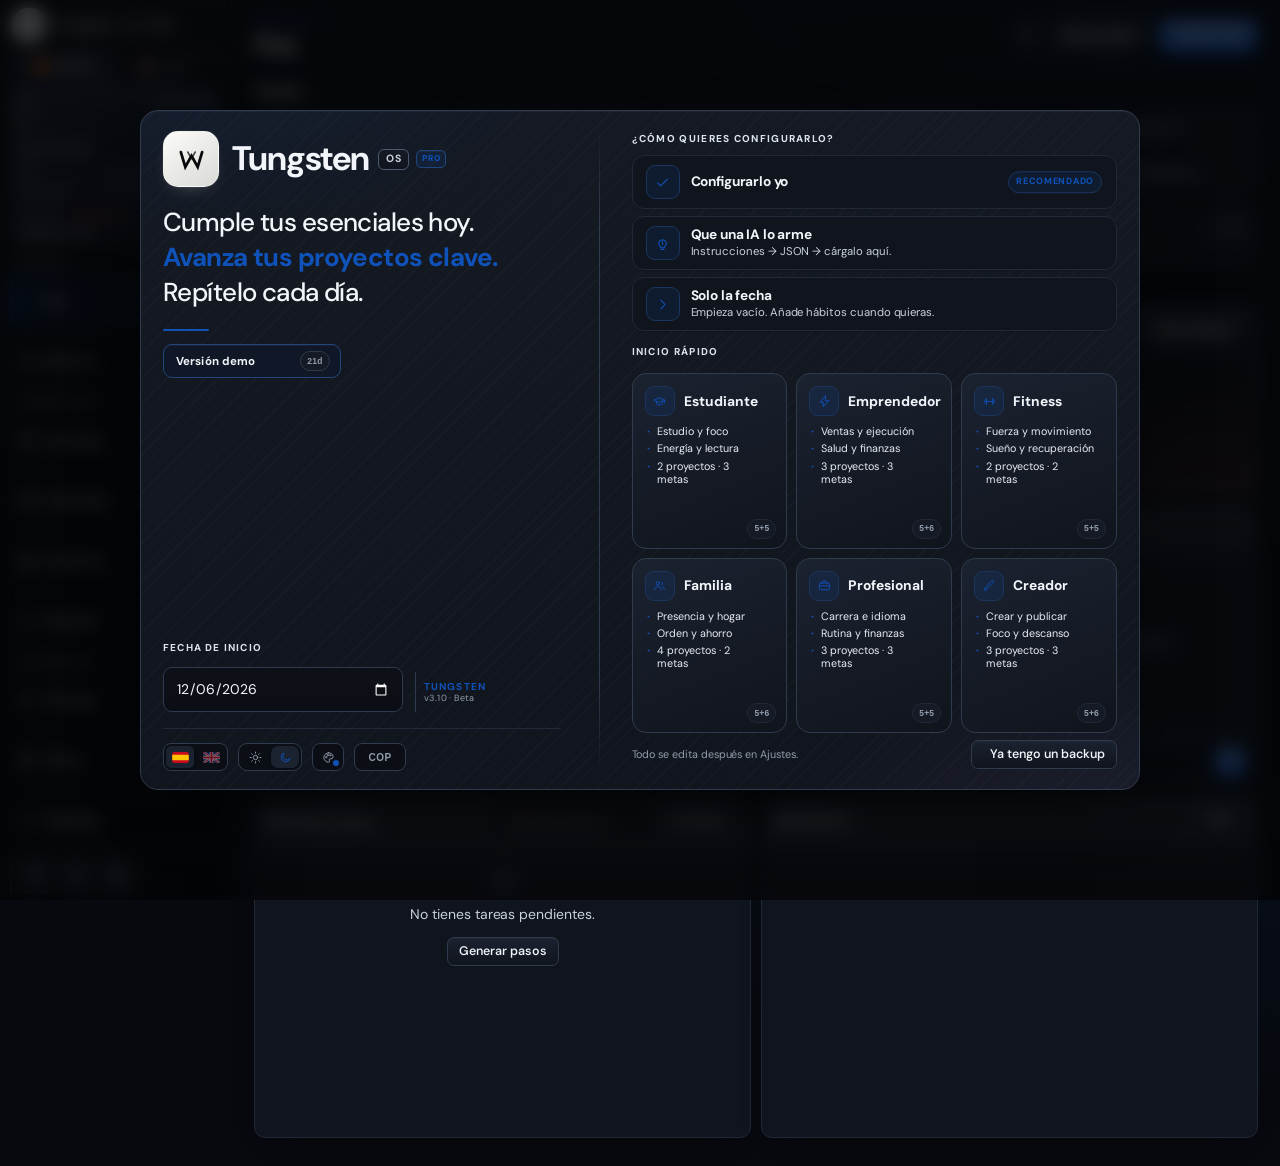
==== commit 4a568b9f: "Fix R2 generated JavaScript escaping before demo boot" ====
--- a/demo.html
+++ b/demo.html
@@ -28,6 +28,8 @@
 const versionMarker="<span class=\"wiz-version-block\"><b>Tungsten</b><small>v' + APP_VERSION + '</small></span>",versionMarkup="<span class=\"wiz-version-block\"><b>Tungsten</b><small>v' + APP_VERSION + ' · Beta</small></span>";if(!app.includes(versionMarker))throw new Error('El bloque de versión cambió; no se pudo colocar Beta de forma segura.');app=app.replace(versionMarker,versionMarkup);
 const resetMarker="        rebuildSkills([]);\n        ui.wiz = null;\n        location.reload();",demoReset="        rebuildSkills([]);\n        ui.wiz = null;\n        location.replace(location.pathname);";if(!app.includes(resetMarker))throw new Error('El flujo de Reset cambió; no se pudo preservar la entrada demo de forma segura.');app=app.replace(resetMarker,demoReset);
 const actionMarker='  openImport: openImport,\n',demoAction=`  openImport: openImport,\n  demoLoad21: async function (el) {\n    const previous = el ? el.innerHTML : ''; if (el) { el.disabled = true; el.setAttribute('aria-busy','true'); }\n    try { const raw=Uint8Array.from(atob('${FIXTURE_GZIP_B64}'),c=>c.charCodeAt(0)); const stream=new Blob([raw]).stream().pipeThrough(new DecompressionStream('gzip')); const text=await new Response(stream).text(); const parsed=parseImportText(text); if(!parsed.ok) throw new Error(parsed.error); const analyzed=analyzeImport(parsed.data,'replace_all'); if(!analyzed.ok) throw new Error(analyzed.error); if(analyzed.kind!=='state') throw new Error('The demo fixture must be a full Tungsten backup.'); applyAnalysis(analyzed); state.osMeta=state.osMeta||{}; state.osMeta.tipsOff=false; state.osMeta.tips={}; save(); setTimeout(function(){tipHide();tipMaybe(ui.view||'today',true);},700); } catch(e) { console.error('[Tungsten demo]',e); if(el){el.disabled=false;el.removeAttribute('aria-busy');el.innerHTML=previous;} toast(tr('Could not load the demo example.','No se pudo cargar el ejemplo demo.'),'err'); }\n  },\n`;if(!app.includes(actionMarker))throw new Error('El mapa de acciones de Tungsten cambió; no se pudo conectar el botón demo de forma segura.');return app.replace(actionMarker,demoAction)}
-async function boot(){if(forceReset){clearDemoNamespace();history.replaceState(null,'',location.pathname)}await loadCorePatch();const response=await fetch('./index.html',{cache:'no-store'});if(!response.ok)throw new Error('No se pudo cargar index.html ('+response.status+').');let app=await response.text();const coreMarker='tungsten-core-';if(!app.includes(coreMarker))throw new Error('La versión actual de Tungsten ya no usa el namespace esperado; revisa demo.html antes de publicarlo.');app=app.split(coreMarker).join(PREFIX);if(typeof window.__TUNGSTEN_APPLY_DEMO_PATCHES!=='function')throw new Error('No se cargó demo-core-patches.js.');app=window.__TUNGSTEN_APPLY_DEMO_PATCHES(app);app=injectDemoUI(app);document.open();document.write(app);document.close()}
+function repairR2GeneratedEscapes(app){return String(app||'').split('/^COP(?:/|$)/i').join('/^COP(?:\\/|$)/i').split('\bCOP\b').join('\\bCOP\\b')}
+function assertGeneratedAppSyntax(app){const scripts=[...String(app||'').matchAll(/<script(?:\s[^>]*)?>([\s\S]*?)<\/script>/gi)];for(let i=0;i<scripts.length;i++){try{new Function(scripts[i][1])}catch(e){throw new Error('El parche R2 generó JavaScript inválido antes de abrir Tungsten: '+String(e&&e.message||e))}}}
+async function boot(){if(forceReset){clearDemoNamespace();history.replaceState(null,'',location.pathname)}await loadCorePatch();const response=await fetch('./index.html',{cache:'no-store'});if(!response.ok)throw new Error('No se pudo cargar index.html ('+response.status+').');let app=await response.text();const coreMarker='tungsten-core-';if(!app.includes(coreMarker))throw new Error('La versión actual de Tungsten ya no usa el namespace esperado; revisa demo.html antes de publicarlo.');app=app.split(coreMarker).join(PREFIX);if(typeof window.__TUNGSTEN_APPLY_DEMO_PATCHES!=='function')throw new Error('No se cargó demo-core-patches.js.');app=window.__TUNGSTEN_APPLY_DEMO_PATCHES(app);app=repairR2GeneratedEscapes(app);app=injectDemoUI(app);assertGeneratedAppSyntax(app);document.open();document.write(app);document.close()}
 try{await boot()}catch(err){console.error(err);const el=document.getElementById('boot');if(el)el.innerHTML='<b>No se pudo abrir la demo</b><span class="err"></span>';const msg=document.querySelector('.err');if(msg)msg.textContent=String(err&&err.message||err)}})();
 </script></body></html>
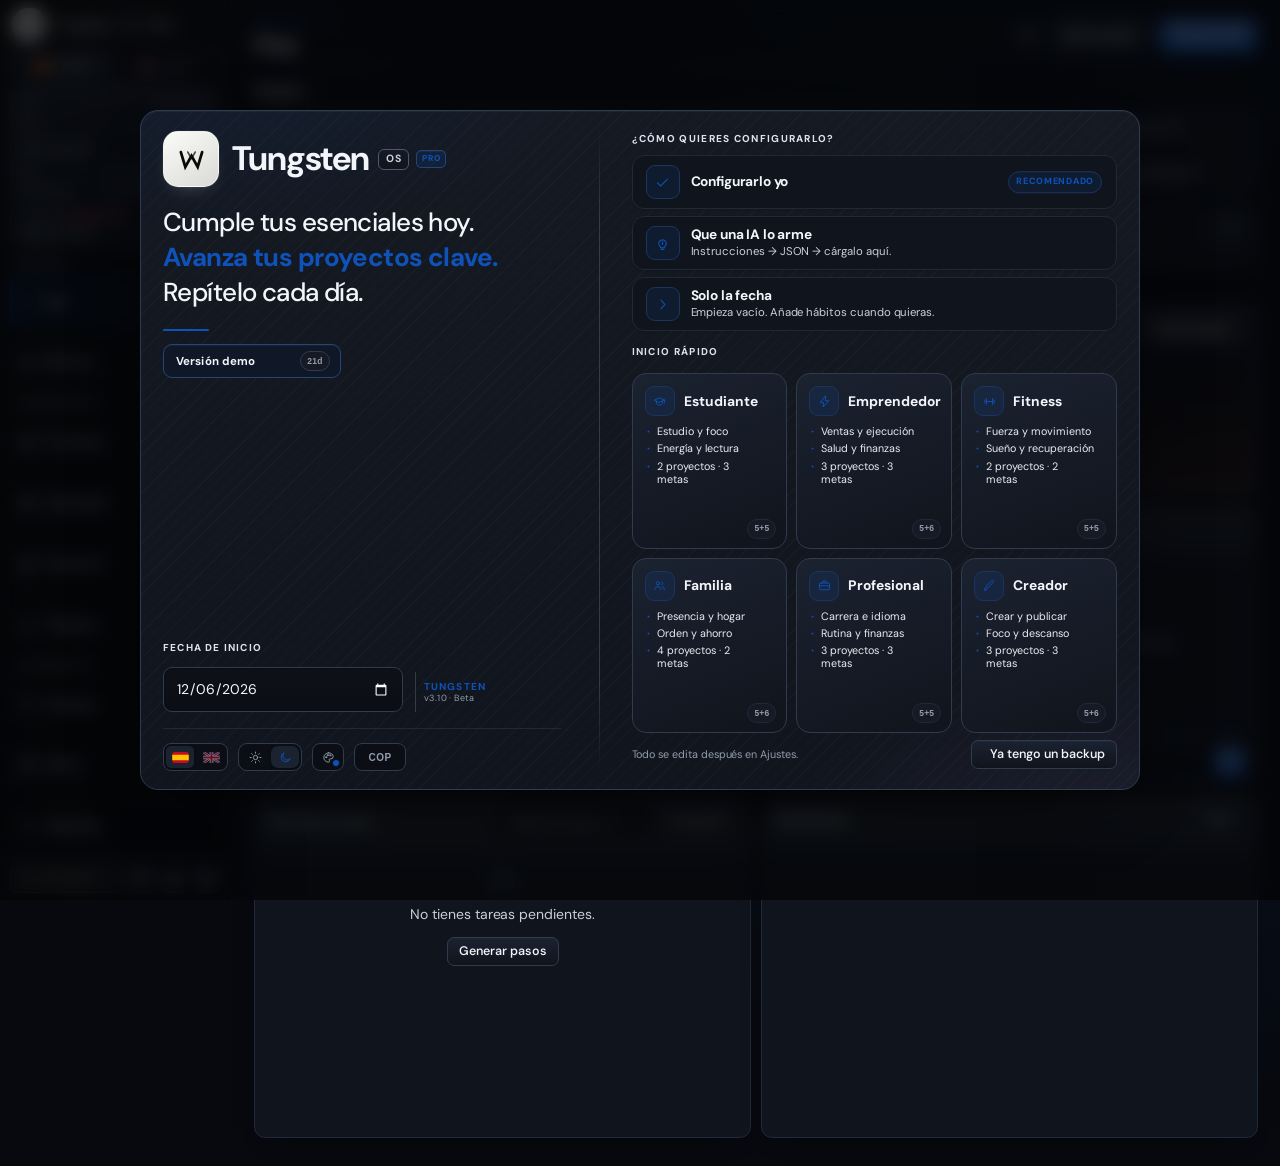
==== commit 3ed75919: "Deploy Tungsten Pro landing and preserve demo app" ====
--- a/demo.html
+++ b/demo.html
@@ -30,6 +30,6 @@
 const actionMarker='  openImport: openImport,\n',demoAction=`  openImport: openImport,\n  demoLoad21: async function (el) {\n    const previous = el ? el.innerHTML : ''; if (el) { el.disabled = true; el.setAttribute('aria-busy','true'); }\n    try { const raw=Uint8Array.from(atob('${FIXTURE_GZIP_B64}'),c=>c.charCodeAt(0)); const stream=new Blob([raw]).stream().pipeThrough(new DecompressionStream('gzip')); const text=await new Response(stream).text(); const parsed=parseImportText(text); if(!parsed.ok) throw new Error(parsed.error); const analyzed=analyzeImport(parsed.data,'replace_all'); if(!analyzed.ok) throw new Error(analyzed.error); if(analyzed.kind!=='state') throw new Error('The demo fixture must be a full Tungsten backup.'); applyAnalysis(analyzed); state.osMeta=state.osMeta||{}; state.osMeta.tipsOff=false; state.osMeta.tips={}; save(); setTimeout(function(){tipHide();tipMaybe(ui.view||'today',true);},700); } catch(e) { console.error('[Tungsten demo]',e); if(el){el.disabled=false;el.removeAttribute('aria-busy');el.innerHTML=previous;} toast(tr('Could not load the demo example.','No se pudo cargar el ejemplo demo.'),'err'); }\n  },\n`;if(!app.includes(actionMarker))throw new Error('El mapa de acciones de Tungsten cambió; no se pudo conectar el botón demo de forma segura.');return app.replace(actionMarker,demoAction)}
 function repairR2GeneratedEscapes(app){return String(app||'').split('/^COP(?:/|$)/i').join('/^COP(?:\\/|$)/i').split('\bCOP\b').join('\\bCOP\\b')}
 function assertGeneratedAppSyntax(app){const scripts=[...String(app||'').matchAll(/<script(?:\s[^>]*)?>([\s\S]*?)<\/script>/gi)];for(let i=0;i<scripts.length;i++){try{new Function(scripts[i][1])}catch(e){throw new Error('El parche R2 generó JavaScript inválido antes de abrir Tungsten: '+String(e&&e.message||e))}}}
-async function boot(){if(forceReset){clearDemoNamespace();history.replaceState(null,'',location.pathname)}await loadCorePatch();const response=await fetch('./index.html',{cache:'no-store'});if(!response.ok)throw new Error('No se pudo cargar index.html ('+response.status+').');let app=await response.text();const coreMarker='tungsten-core-';if(!app.includes(coreMarker))throw new Error('La versión actual de Tungsten ya no usa el namespace esperado; revisa demo.html antes de publicarlo.');app=app.split(coreMarker).join(PREFIX);if(typeof window.__TUNGSTEN_APPLY_DEMO_PATCHES!=='function')throw new Error('No se cargó demo-core-patches.js.');app=window.__TUNGSTEN_APPLY_DEMO_PATCHES(app);app=repairR2GeneratedEscapes(app);app=injectDemoUI(app);assertGeneratedAppSyntax(app);document.open();document.write(app);document.close()}
+async function boot(){if(forceReset){clearDemoNamespace();history.replaceState(null,'',location.pathname)}await loadCorePatch();const response=await fetch('./app.html',{cache:'no-store'});if(!response.ok)throw new Error('No se pudo cargar app.html ('+response.status+').');let app=await response.text();const coreMarker='tungsten-core-';if(!app.includes(coreMarker))throw new Error('La versión actual de Tungsten ya no usa el namespace esperado; revisa demo.html antes de publicarlo.');app=app.split(coreMarker).join(PREFIX);if(typeof window.__TUNGSTEN_APPLY_DEMO_PATCHES!=='function')throw new Error('No se cargó demo-core-patches.js.');app=window.__TUNGSTEN_APPLY_DEMO_PATCHES(app);app=repairR2GeneratedEscapes(app);app=injectDemoUI(app);assertGeneratedAppSyntax(app);document.open();document.write(app);document.close()}
 try{await boot()}catch(err){console.error(err);const el=document.getElementById('boot');if(el)el.innerHTML='<b>No se pudo abrir la demo</b><span class="err"></span>';const msg=document.querySelector('.err');if(msg)msg.textContent=String(err&&err.message||err)}})();
 </script></body></html>
